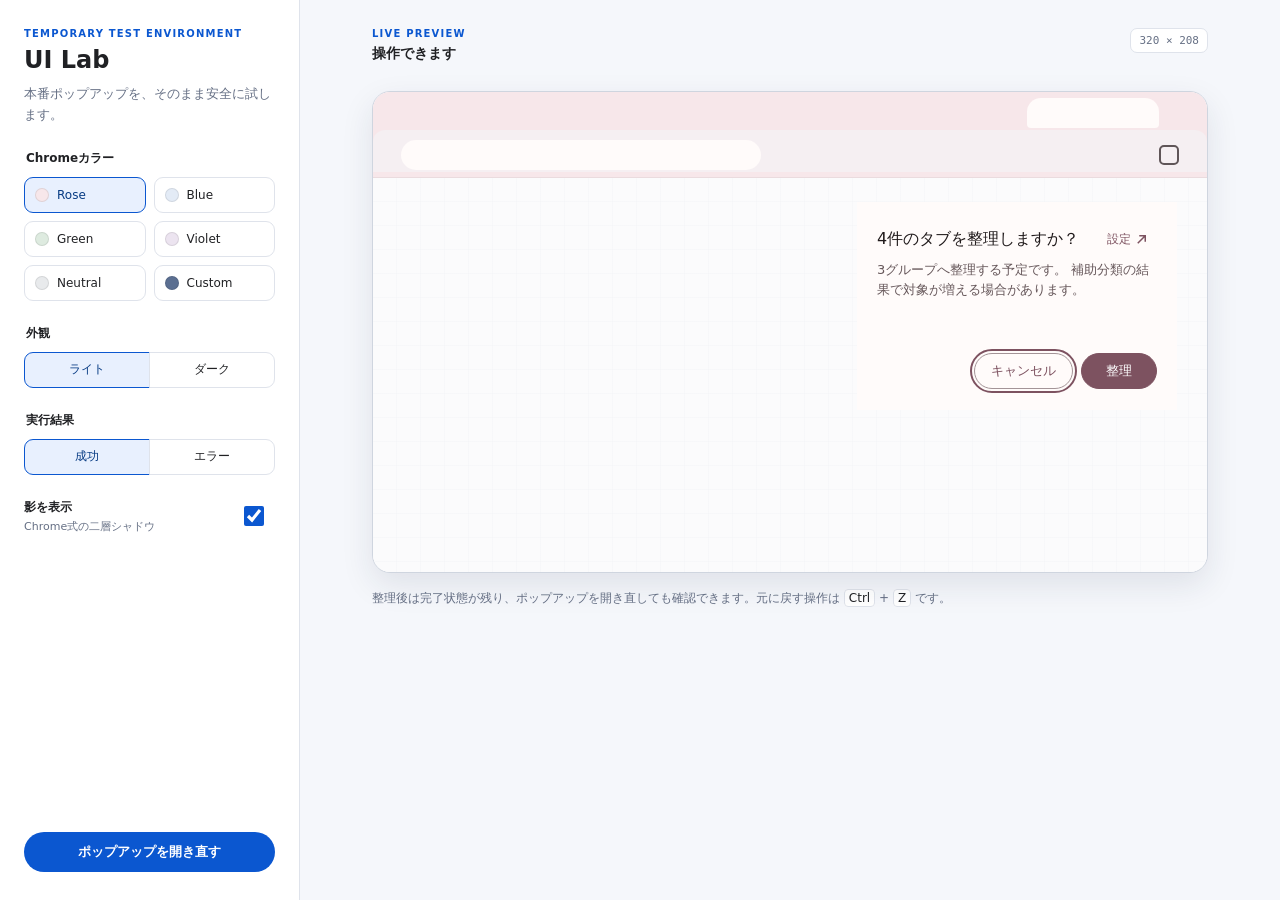
==== preview/index.html @ 3451686e "release: Smart Tab Grouper v1" ====
<!DOCTYPE html>
<html lang="ja">
<head>
  <meta charset="UTF-8">
  <meta name="viewport" content="width=device-width, initial-scale=1.0">
  <title>Smart Tab Grouper UI Lab</title>
  <link rel="stylesheet" href="preview.css">
</head>
<body>
  <div class="lab-shell">
    <aside class="controls" aria-label="プレビュー設定">
      <div>
        <p class="eyebrow">TEMPORARY TEST ENVIRONMENT</p>
        <h1>UI Lab</h1>
        <p class="intro">本番ポップアップを、そのまま安全に試します。</p>
      </div>

      <fieldset>
        <legend>Chromeカラー</legend>
        <div class="palette-grid" id="paletteOptions">
          <button class="palette-chip is-selected" type="button" data-value="rose" aria-pressed="true"><span class="swatch rose"></span>Rose</button>
          <button class="palette-chip" type="button" data-value="blue" aria-pressed="false"><span class="swatch blue"></span>Blue</button>
          <button class="palette-chip" type="button" data-value="green" aria-pressed="false"><span class="swatch green"></span>Green</button>
          <button class="palette-chip" type="button" data-value="violet" aria-pressed="false"><span class="swatch violet"></span>Violet</button>
          <button class="palette-chip" type="button" data-value="neutral" aria-pressed="false"><span class="swatch neutral"></span>Neutral</button>
          <button class="palette-chip" type="button" data-value="custom" aria-pressed="false"><span id="customSwatch" class="swatch custom"></span>Custom</button>
        </div>
        <label id="customSeedRow" class="custom-seed-row" hidden>
          <span>基準色</span>
          <input id="customSeedInput" type="color" value="#5b6f91">
          <code id="customSeedValue">#5B6F91</code>
        </label>
      </fieldset>

      <fieldset>
        <legend>外観</legend>
        <div class="segmented" id="themeOptions">
          <button class="is-selected" type="button" data-value="light" aria-pressed="true">ライト</button>
          <button type="button" data-value="dark" aria-pressed="false">ダーク</button>
        </div>
      </fieldset>

      <fieldset>
        <legend>実行結果</legend>
        <div class="segmented" id="outcomeOptions">
          <button class="is-selected" type="button" data-value="success" aria-pressed="true">成功</button>
          <button type="button" data-value="error" aria-pressed="false">エラー</button>
        </div>
      </fieldset>

      <label class="toggle-row">
        <span>
          <strong>影を表示</strong>
          <small>Chrome式の二層シャドウ</small>
        </span>
        <input id="shadowToggle" type="checkbox" checked>
      </label>

      <button id="reopenButton" class="reopen-button" type="button">ポップアップを開き直す</button>
    </aside>

    <main class="stage">
      <header class="stage-header">
        <div>
          <p class="stage-label">LIVE PREVIEW</p>
          <p id="stageStatus" class="stage-status" role="status">操作できます</p>
        </div>
        <code id="viewportLabel">320 × 208</code>
      </header>

      <div class="browser-canvas">
        <div class="chrome-context" aria-hidden="true">
          <span class="chrome-tab"></span>
          <span class="chrome-omnibox"></span>
          <span class="chrome-action"></span>
        </div>

        <div class="popup-anchor">
          <iframe id="popupPreview" title="Smart Tab Grouper ポップアッププレビュー" scrolling="no"></iframe>
          <div id="closedState" class="closed-state" hidden>
            <strong>ポップアップが閉じました</strong>
            <span id="closedReason"></span>
          </div>
        </div>
      </div>

      <p class="hint">整理後は完了状態が残り、ポップアップを開き直しても確認できます。元に戻す操作は <kbd>Ctrl</kbd> + <kbd>Z</kbd> です。</p>
    </main>
  </div>

  <script src="../utils/theme.js"></script>
  <script src="preview.js"></script>
</body>
</html>
---- preview/preview.css ----
:root {
  color-scheme: light;
  font-family: system-ui, -apple-system, "Segoe UI", sans-serif;
  --lab-bg: #f5f7fb;
  --panel: #ffffff;
  --line: #dfe3eb;
  --text: #202124;
  --muted: #667085;
  --accent: #0b57d0;
  --accent-soft: #e8f0fe;
}

* {
  box-sizing: border-box;
}

body {
  min-width: 860px;
  min-height: 100vh;
  margin: 0;
  background: var(--lab-bg);
  color: var(--text);
}

button,
input {
  font: inherit;
}

.lab-shell {
  min-height: 100vh;
  display: grid;
  grid-template-columns: 300px minmax(560px, 1fr);
}

.controls {
  padding: 28px 24px;
  display: flex;
  flex-direction: column;
  gap: 24px;
  border-right: 1px solid var(--line);
  background: var(--panel);
}

.eyebrow,
.stage-label {
  margin: 0 0 6px;
  color: var(--accent);
  font-size: 10px;
  font-weight: 700;
  letter-spacing: 0.12em;
}

h1 {
  margin: 0;
  font-size: 24px;
  line-height: 1.3;
}

.intro {
  margin: 8px 0 0;
  color: var(--muted);
  font-size: 13px;
  line-height: 1.6;
}

fieldset {
  min-width: 0;
  margin: 0;
  padding: 0;
  border: 0;
}

legend {
  margin-bottom: 10px;
  font-size: 12px;
  font-weight: 650;
}

.palette-grid {
  display: grid;
  grid-template-columns: 1fr 1fr;
  gap: 8px;
}

.palette-chip,
.segmented button {
  min-height: 36px;
  border: 1px solid var(--line);
  background: #fff;
  color: var(--text);
  cursor: pointer;
}

.palette-chip {
  padding: 0 10px;
  display: flex;
  align-items: center;
  gap: 8px;
  border-radius: 9px;
  font-size: 12px;
}

.palette-chip:hover,
.segmented button:hover {
  background: #f8fafc;
}

.palette-chip.is-selected,
.segmented button.is-selected {
  border-color: var(--accent);
  background: var(--accent-soft);
  color: #073b84;
}

.swatch {
  width: 14px;
  height: 14px;
  flex: 0 0 auto;
  border: 1px solid rgb(0 0 0 / 9%);
  border-radius: 50%;
}

.swatch.rose { background: #f7e7ea; }
.swatch.blue { background: #e3ebf6; }
.swatch.green { background: #deebe0; }
.swatch.violet { background: #ece4f0; }
.swatch.neutral { background: #e8eaec; }
.swatch.custom { background: #5b6f91; }

.custom-seed-row {
  min-height: 38px;
  margin-top: 9px;
  padding: 5px 8px;
  align-items: center;
  gap: 8px;
  border: 1px solid var(--line);
  border-radius: 9px;
  color: var(--muted);
  font-size: 11px;
}

.custom-seed-row:not([hidden]) {
  display: flex;
}

.custom-seed-row input {
  width: 28px;
  height: 28px;
  margin-left: auto;
  padding: 0;
  overflow: hidden;
  border: 0;
  border-radius: 50%;
  background: transparent;
  cursor: pointer;
}

.custom-seed-row input::-webkit-color-swatch-wrapper { padding: 0; }
.custom-seed-row input::-webkit-color-swatch { border: 0; border-radius: 50%; }

.custom-seed-row code {
  color: var(--text);
  font-size: 10px;
}

.segmented {
  display: grid;
  grid-template-columns: 1fr 1fr;
}

.segmented button {
  padding: 0 12px;
  font-size: 12px;
}

.segmented button:first-child {
  border-radius: 9px 0 0 9px;
}

.segmented button:last-child {
  margin-left: -1px;
  border-radius: 0 9px 9px 0;
}

.toggle-row {
  display: flex;
  align-items: center;
  justify-content: space-between;
  gap: 16px;
  cursor: pointer;
}

.toggle-row span {
  display: grid;
  gap: 3px;
}

.toggle-row strong {
  font-size: 12px;
}

.toggle-row small {
  color: var(--muted);
  font-size: 11px;
}

.toggle-row input {
  width: 36px;
  height: 20px;
  accent-color: var(--accent);
}

.reopen-button {
  min-height: 40px;
  margin-top: auto;
  border: 0;
  border-radius: 20px;
  background: var(--accent);
  color: #fff;
  font-size: 13px;
  font-weight: 600;
  cursor: pointer;
}

.reopen-button:hover {
  background: #0842a0;
}

.stage {
  min-width: 0;
  padding: 28px clamp(28px, 6vw, 72px);
  display: flex;
  flex-direction: column;
}

.stage-header {
  display: flex;
  align-items: flex-start;
  justify-content: space-between;
}

.stage-status {
  margin: 0;
  font-size: 14px;
  font-weight: 600;
}

.stage-header code {
  padding: 5px 8px;
  border: 1px solid var(--line);
  border-radius: 7px;
  background: #fff;
  color: var(--muted);
  font-size: 11px;
}

.browser-canvas {
  min-height: 480px;
  margin-top: 28px;
  position: relative;
  overflow: hidden;
  border: 1px solid #cfd5df;
  border-radius: 18px;
  background: #fff;
  box-shadow: 0 12px 32px rgb(25 39 64 / 10%);
}

.chrome-context {
  height: 86px;
  position: relative;
  border-bottom: 1px solid rgb(0 0 0 / 5%);
  background: #f6dce0;
}

.chrome-context::after {
  content: "";
  height: 42px;
  position: absolute;
  inset: 38px 0 auto;
  border-radius: 12px 12px 0 0;
  background: #f2e6ec;
}

.chrome-tab,
.chrome-omnibox,
.chrome-action {
  position: absolute;
  z-index: 1;
  display: block;
}

.chrome-tab {
  width: 132px;
  height: 30px;
  right: 48px;
  top: 6px;
  border-radius: 14px 14px 4px 4px;
  background: #fff8f7;
}

.chrome-omnibox {
  width: min(52%, 360px);
  height: 30px;
  left: 28px;
  top: 48px;
  border-radius: 15px;
  background: #fff8f7;
}

.chrome-action {
  width: 20px;
  height: 20px;
  right: 28px;
  top: 53px;
  border: 2px solid #5f5558;
  border-radius: 5px;
}

.popup-anchor {
  min-height: 394px;
  padding: 24px 30px;
  display: flex;
  align-items: flex-start;
  justify-content: flex-end;
  position: relative;
  background:
    linear-gradient(90deg, transparent 23px, #f4f5f7 24px, transparent 25px),
    linear-gradient(transparent 23px, #f4f5f7 24px, transparent 25px),
    #fbfbfc;
  background-size: 24px 24px;
}

#popupPreview {
  width: 320px;
  height: 208px;
  border: 0;
  background: transparent;
}

.closed-state {
  width: 320px;
  height: 208px;
  padding: 24px;
  place-content: center;
  gap: 6px;
  border: 1px dashed #9aa2b1;
  border-radius: 14px;
  background: rgb(255 255 255 / 82%);
  color: var(--muted);
  text-align: center;
}

.closed-state:not([hidden]) {
  display: grid;
}

.closed-state strong {
  color: var(--text);
  font-size: 14px;
}

.closed-state span {
  font-size: 12px;
}

.hint {
  margin: 16px 0 0;
  color: var(--muted);
  font-size: 12px;
  line-height: 1.6;
}

.hint kbd {
  padding: 1px 4px;
  border: 1px solid var(--line);
  border-radius: 4px;
  background: #fff;
  color: var(--text);
  font: inherit;
}

button:focus-visible,
input:focus-visible {
  outline: 2px solid var(--accent);
  outline-offset: 2px;
}

@media (max-width: 980px) {
  .stage {
    padding-inline: 28px;
  }
}
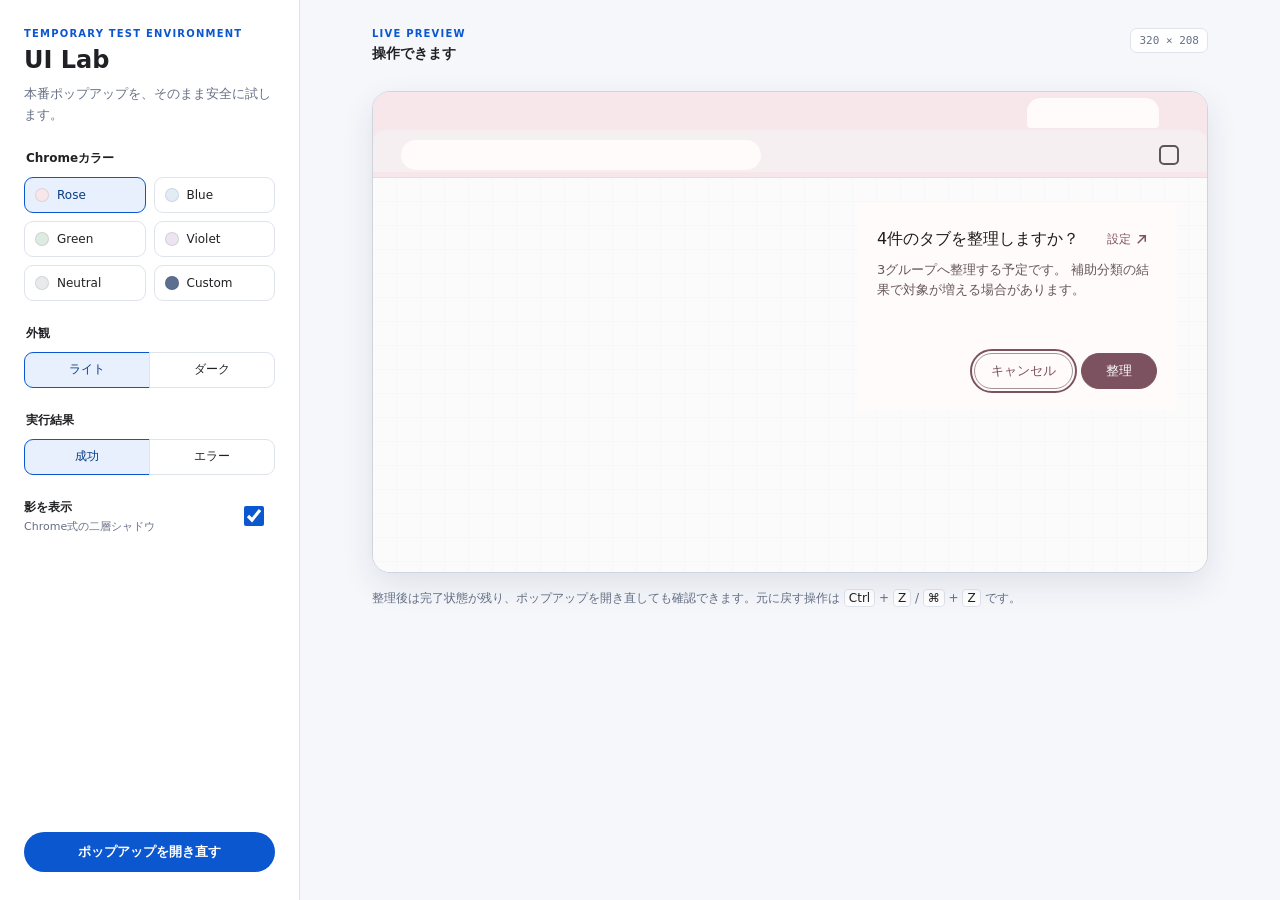
==== commit 2adf2e55: "feat: support native undo shortcuts" ====
--- a/preview/index.html
+++ b/preview/index.html
@@ -84,7 +84,7 @@
         </div>
       </div>
 
-      <p class="hint">整理後は完了状態が残り、ポップアップを開き直しても確認できます。元に戻す操作は <kbd>Ctrl</kbd> + <kbd>Z</kbd> です。</p>
+      <p class="hint">整理後は完了状態が残り、ポップアップを開き直しても確認できます。元に戻す操作は <kbd>Ctrl</kbd> + <kbd>Z</kbd> / <kbd>⌘</kbd> + <kbd>Z</kbd> です。</p>
     </main>
   </div>
 
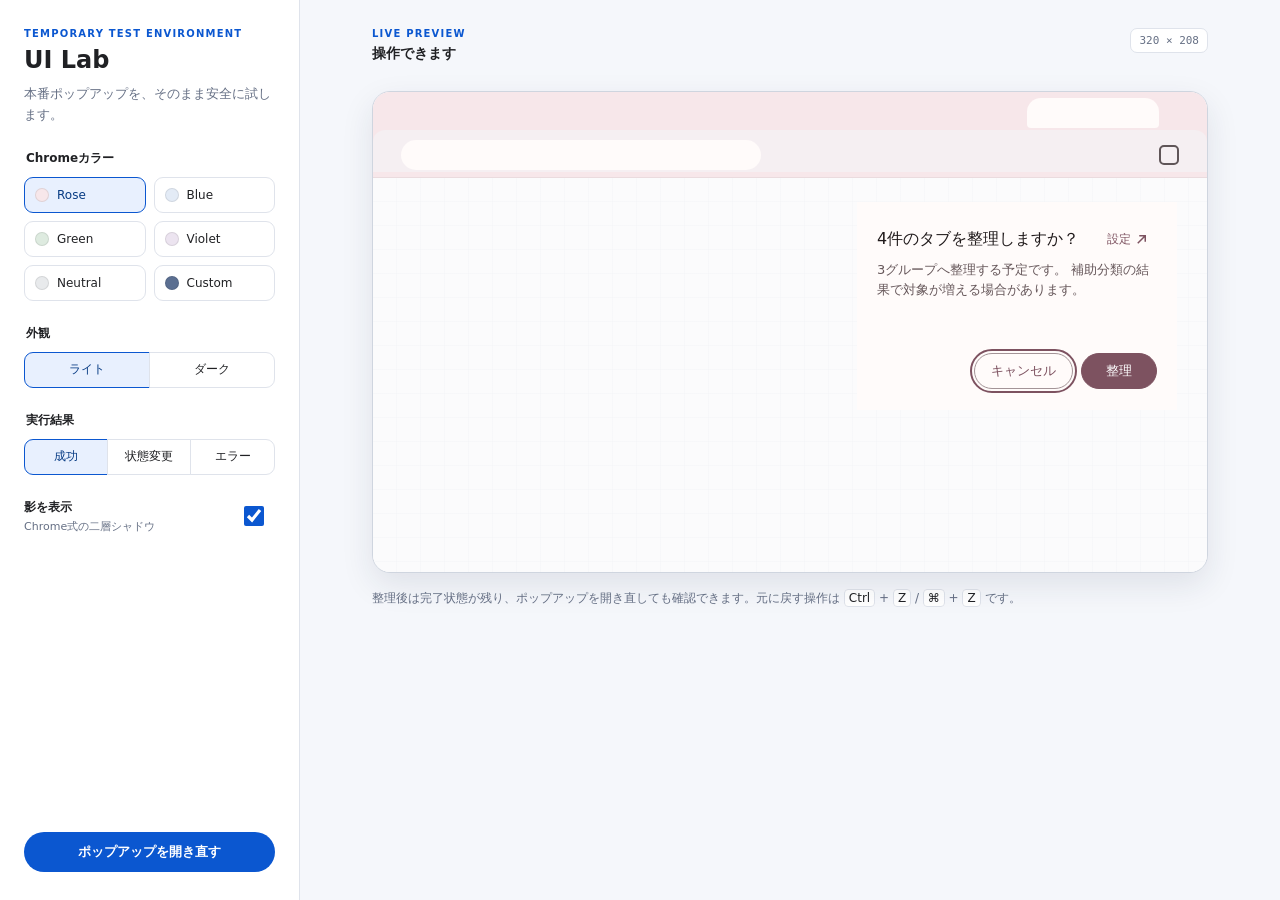
==== commit 34933b8f: "fix: bind organize actions to confirmed state" ====
--- a/preview/index.html
+++ b/preview/index.html
@@ -44,6 +44,7 @@
         <legend>実行結果</legend>
         <div class="segmented" id="outcomeOptions">
           <button class="is-selected" type="button" data-value="success" aria-pressed="true">成功</button>
+          <button type="button" data-value="stale" aria-pressed="false">状態変更</button>
           <button type="button" data-value="error" aria-pressed="false">エラー</button>
         </div>
       </fieldset>
--- a/preview/preview.css
+++ b/preview/preview.css
@@ -166,7 +166,8 @@
 
 .segmented {
   display: grid;
-  grid-template-columns: 1fr 1fr;
+  grid-auto-columns: 1fr;
+  grid-auto-flow: column;
 }
 
 .segmented button {
@@ -178,8 +179,11 @@
   border-radius: 9px 0 0 9px;
 }
 
+.segmented button + button {
+  margin-left: -1px;
+}
+
 .segmented button:last-child {
-  margin-left: -1px;
   border-radius: 0 9px 9px 0;
 }
 
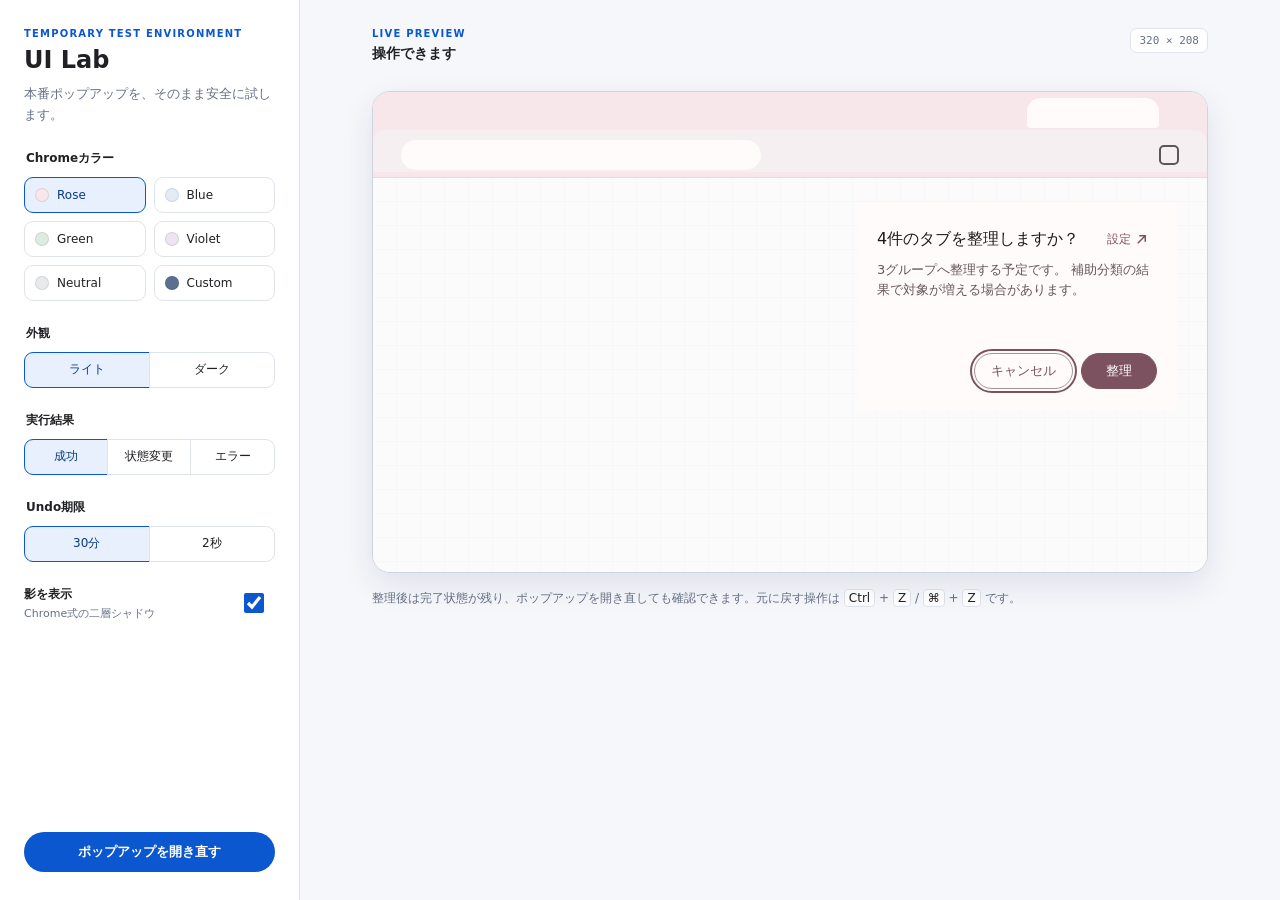
==== commit 53e2826c: "fix: expire stale undo actions in the UI" ====
--- a/preview/index.html
+++ b/preview/index.html
@@ -49,6 +49,14 @@
         </div>
       </fieldset>
 
+      <fieldset>
+        <legend>Undo期限</legend>
+        <div class="segmented" id="undoTtlOptions">
+          <button class="is-selected" type="button" data-value="1800000" aria-pressed="true">30分</button>
+          <button type="button" data-value="2000" aria-pressed="false">2秒</button>
+        </div>
+      </fieldset>
+
       <label class="toggle-row">
         <span>
           <strong>影を表示</strong>
@@ -90,6 +98,6 @@
   </div>
 
   <script src="../utils/theme.js"></script>
-  <script src="preview.js"></script>
+  <script src="preview.js?v=undo-expiry"></script>
 </body>
 </html>
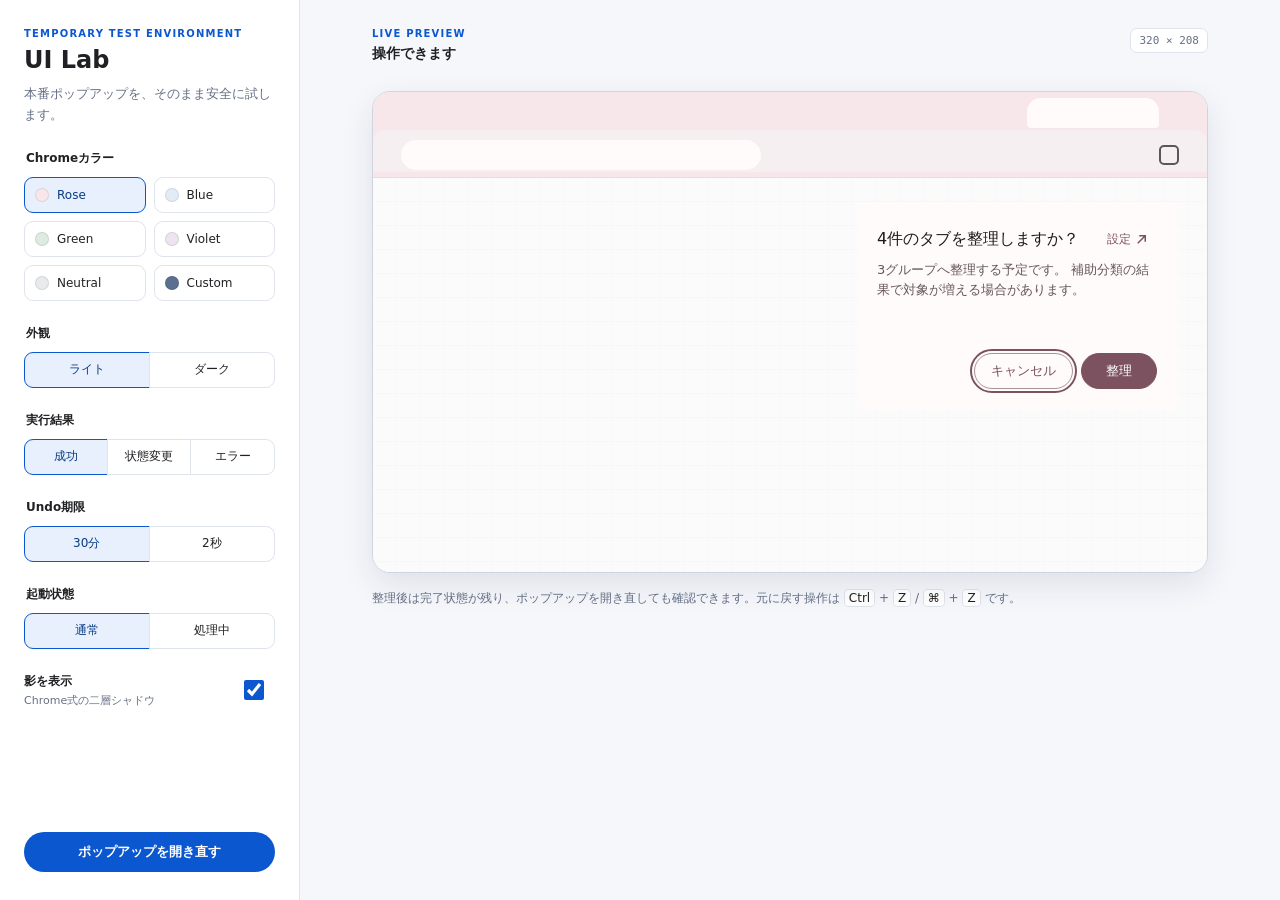
==== commit 2aa9578d: "fix: serialize popup progress polling" ====
--- a/preview/index.html
+++ b/preview/index.html
@@ -57,6 +57,14 @@
         </div>
       </fieldset>
 
+      <fieldset>
+        <legend>起動状態</legend>
+        <div class="segmented" id="startupOptions">
+          <button class="is-selected" type="button" data-value="normal" aria-pressed="true">通常</button>
+          <button type="button" data-value="progress" aria-pressed="false">処理中</button>
+        </div>
+      </fieldset>
+
       <label class="toggle-row">
         <span>
           <strong>影を表示</strong>
@@ -98,6 +106,6 @@
   </div>
 
   <script src="../utils/theme.js"></script>
-  <script src="preview.js?v=undo-expiry"></script>
+  <script src="preview.js?v=serial-polling"></script>
 </body>
 </html>
